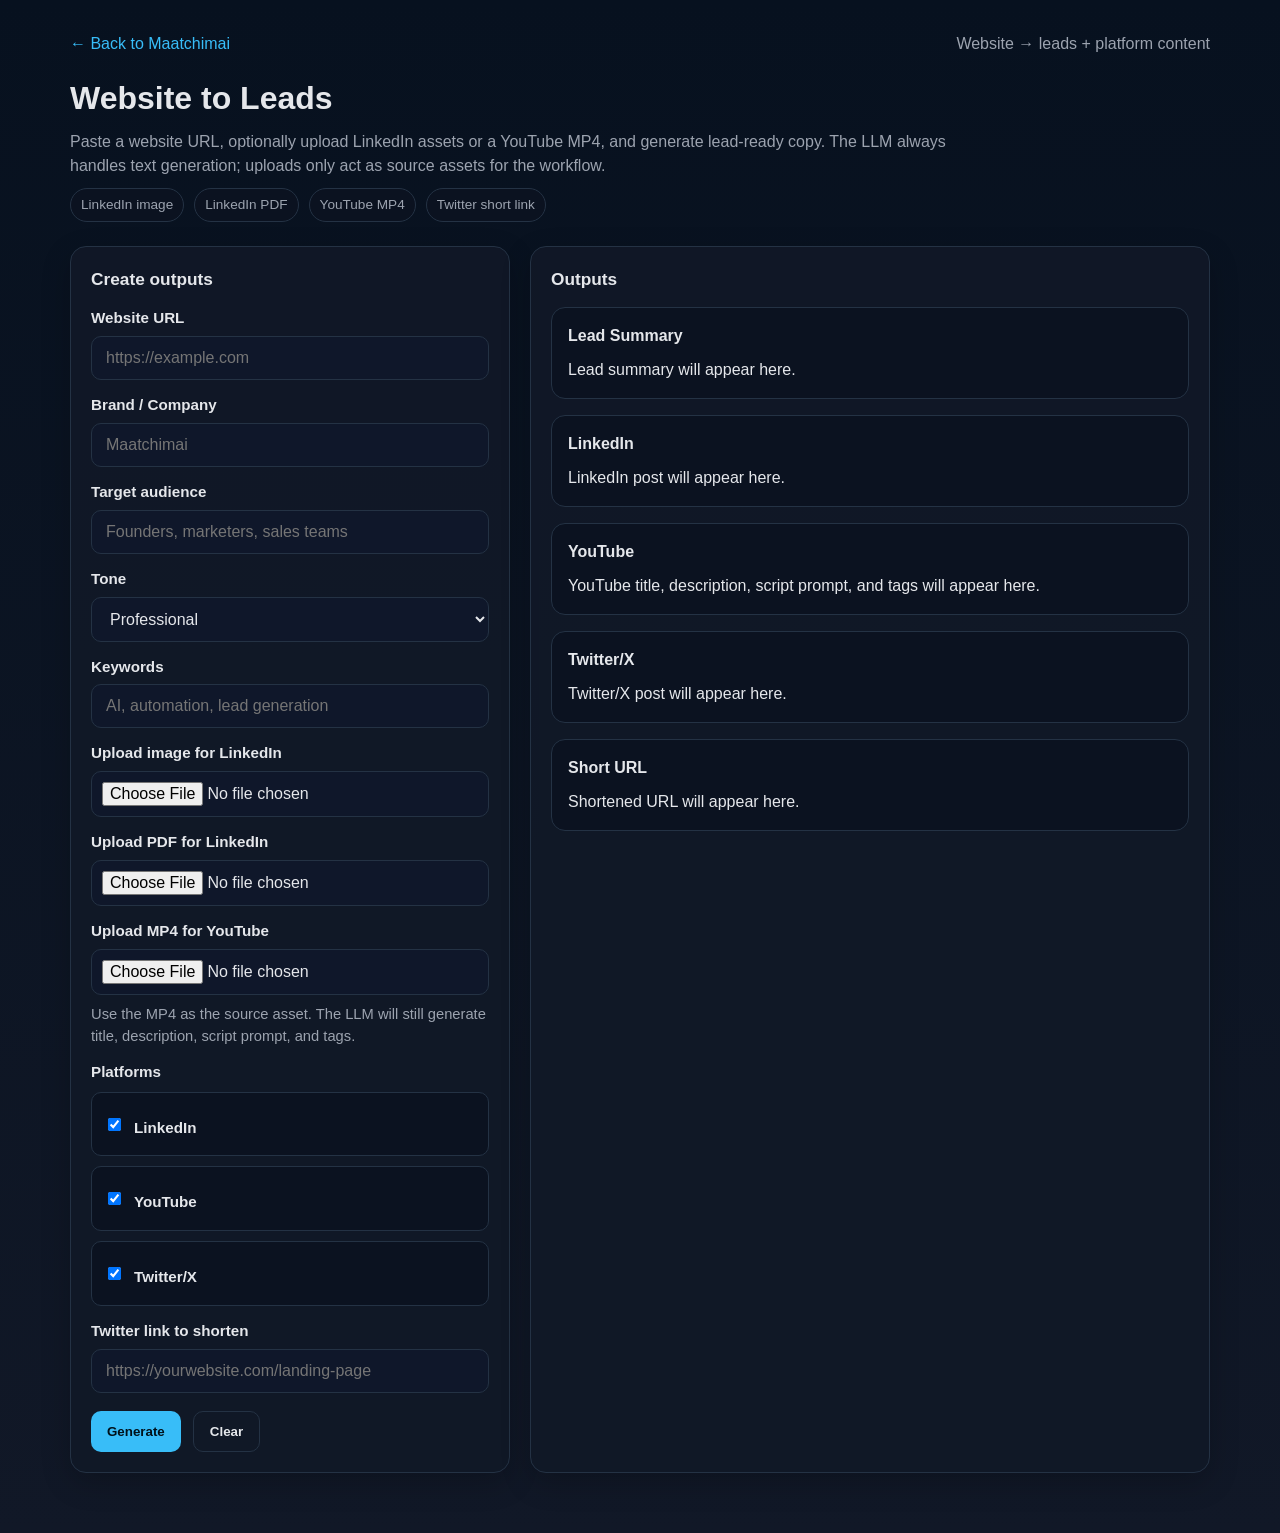
==== website-to-leads.html @ 3eea67a9 "Create website-to-leads HTML form This HTML file provides a form for users to input a website URL an" ====
<!DOCTYPE html>
<html lang="en">
<head>
  <meta charset="UTF-8" />
  <meta name="viewport" content="width=device-width, initial-scale=1.0" />
  <title>Maatchimai | Website to Leads</title>
  <style>
    :root{
      --bg:#0b1020; --card:#111827; --text:#e5e7eb; --muted:#9ca3af;
      --accent:#38bdf8; --border:#243244; --input:#0f172a;
    }
    *{box-sizing:border-box}
    body{
      margin:0; font-family:Arial,sans-serif; background:linear-gradient(180deg,#07111f,#111827);
      color:var(--text); line-height:1.5;
    }
    .container{max-width:1180px; margin:0 auto; padding:32px 20px 60px}
    .topbar{
      display:flex; justify-content:space-between; align-items:center; gap:12px; flex-wrap:wrap; margin-bottom:18px;
    }
    .topbar a{color:var(--accent); text-decoration:none}
    .header{margin-bottom:24px}
    .header h1{margin:0 0 8px; font-size:2rem}
    .header p{margin:0; color:var(--muted); max-width:920px}
    .grid{display:grid; grid-template-columns:1fr; gap:20px}
    @media(min-width:980px){ .grid{grid-template-columns:440px 1fr} }
    .card{
      background:rgba(17,24,39,.92); border:1px solid var(--border); border-radius:16px;
      padding:20px; box-shadow:0 10px 30px rgba(0,0,0,.2);
    }
    .section-title{margin:0 0 14px; font-size:1.08rem}
    label{display:block; margin:14px 0 6px; font-weight:600; font-size:.95rem}
    input, textarea, select{
      width:100%; background:var(--input); color:var(--text); border:1px solid var(--border);
      border-radius:10px; padding:12px 14px; font-size:1rem;
    }
    textarea{min-height:110px; resize:vertical}
    input[type="file"]{padding:10px}
    .checks{display:grid; gap:10px; margin-top:8px}
    .check{
      display:flex; align-items:center; gap:10px; padding:10px 12px; border:1px solid var(--border);
      border-radius:10px; background:#0b1220;
    }
    .check input{width:auto}
    .actions{display:flex; gap:12px; margin-top:18px; flex-wrap:wrap}
    button{
      border:0; border-radius:10px; padding:12px 16px; font-weight:700; cursor:pointer;
    }
    .primary{background:var(--accent); color:#00111a}
    .secondary{background:transparent; border:1px solid var(--border); color:var(--text)}
    .output-box{
      border:1px solid var(--border); background:#0b1220; border-radius:14px; padding:16px; margin-bottom:16px;
    }
    .output-box h3{margin:0 0 10px; font-size:1rem}
    .output-box pre{
      white-space:pre-wrap; margin:0; color:var(--text); font-family:inherit; word-break:break-word;
    }
    .muted{color:var(--muted)}
    .note{font-size:.92rem; color:var(--muted); margin-top:8px}
    .pillrow{display:flex; gap:10px; flex-wrap:wrap; margin-top:10px}
    .pill{
      display:inline-block; padding:6px 10px; border:1px solid var(--border); border-radius:999px;
      background:#0b1220; color:var(--muted); font-size:.85rem;
    }
  </style>
</head>
<body>
  <div class="container">
    <div class="topbar">
      <a href="index.html">← Back to Maatchimai</a>
      <span class="muted">Website → leads + platform content</span>
    </div>

    <div class="header">
      <h1>Website to Leads</h1>
      <p>Paste a website URL, optionally upload LinkedIn assets or a YouTube MP4, and generate lead-ready copy. The LLM always handles text generation; uploads only act as source assets for the workflow.</p>
      <div class="pillrow">
        <span class="pill">LinkedIn image</span>
        <span class="pill">LinkedIn PDF</span>
        <span class="pill">YouTube MP4</span>
        <span class="pill">Twitter short link</span>
      </div>
    </div>

    <div class="grid">
      <div class="card">
        <h2 class="section-title">Create outputs</h2>

        <form id="toolForm">
          <label for="siteUrl">Website URL</label>
          <input id="siteUrl" type="url" placeholder="https://example.com" required />

          <label for="brand">Brand / Company</label>
          <input id="brand" type="text" placeholder="Maatchimai" required />

          <label for="audience">Target audience</label>
          <input id="audience" type="text" placeholder="Founders, marketers, sales teams" required />

          <label for="tone">Tone</label>
          <select id="tone" required>
            <option value="professional">Professional</option>
            <option value="friendly">Friendly</option>
            <option value="bold">Bold</option>
            <option value="thought-leadership">Thought leadership</option>
          </select>

          <label for="keywords">Keywords</label>
          <input id="keywords" type="text" placeholder="AI, automation, lead generation" />

          <label for="imageUpload">Upload image for LinkedIn</label>
          <input id="imageUpload" type="file" accept="image/*" />

          <label for="pdfUpload">Upload PDF for LinkedIn</label>
          <input id="pdfUpload" type="file" accept=".pdf,application/pdf" />

          <label for="mp4Upload">Upload MP4 for YouTube</label>
          <input id="mp4Upload" type="file" accept="video/mp4,.mp4" />
          <div class="note">Use the MP4 as the source asset. The LLM will still generate title, description, script prompt, and tags.</div>

          <label>Platforms</label>
          <div class="checks">
            <div class="check"><input type="checkbox" id="linkedin" checked /><label for="linkedin">LinkedIn</label></div>
            <div class="check"><input type="checkbox" id="youtube" checked /><label for="youtube">YouTube</label></div>
            <div class="check"><input type="checkbox" id="twitter" checked /><label for="twitter">Twitter/X</label></div>
          </div>

          <label for="twitterUrl">Twitter link to shorten</label>
          <input id="twitterUrl" type="url" placeholder="https://yourwebsite.com/landing-page" />

          <div class="actions">
            <button type="submit" class="primary">Generate</button>
            <button type="reset" class="secondary">Clear</button>
          </div>
        </form>
      </div>

      <div class="card">
        <h2 class="section-title">Outputs</h2>

        <div class="output-box">
          <h3>Lead Summary</h3>
          <pre id="outLead" class="muted">Lead summary will appear here.</pre>
        </div>

        <div class="output-box">
          <h3>LinkedIn</h3>
          <pre id="outLinkedin" class="muted">LinkedIn post will appear here.</pre>
        </div>

        <div class="output-box">
          <h3>YouTube</h3>
          <pre id="outYoutube" class="muted">YouTube title, description, script prompt, and tags will appear here.</pre>
        </div>

        <div class="output-box">
          <h3>Twitter/X</h3>
          <pre id="outTwitter" class="muted">Twitter/X post will appear here.</pre>
        </div>

        <div class="output-box">
          <h3>Short URL</h3>
          <pre id="outShortUrl" class="muted">Shortened URL will appear here.</pre>
        </div>
      </div>
    </div>
  </div>

  <script>
    const form = document.getElementById('toolForm');

    form.addEventListener('submit', function(e) {
      e.preventDefault();

      const brand = document.getElementById('brand').value.trim();
      const siteUrl = document.getElementById('siteUrl').value.trim();
      const audience = document.getElementById('audience').value.trim();
      const tone = document.getElementById('tone').value;
      const keywords = document.getElementById('keywords').value.trim();
      const twitterUrl = document.getElementById('twitterUrl').value.trim();

      const imageFile = document.getElementById('imageUpload').files[0];
      const pdfFile = document.getElementById('pdfUpload').files[0];
      const mp4File = document.getElementById('mp4Upload').files[0];

      const assets = [
        imageFile ? `image: ${imageFile.name}` : 'image: none',
        pdfFile ? `pdf: ${pdfFile.name}` : 'pdf: none',
        mp4File ? `mp4: ${mp4File.name}` : 'mp4: none'
      ].join(', ');

      const leadSummary =
`Website: ${siteUrl}
Brand: ${brand}
Audience: ${audience}
Tone: ${tone}
Keywords: ${keywords || 'none'}
Assets: ${assets}

LLM task:
- Summarize the website.
- Extract pain points.
- Infer ICP.
- Generate outreach angles.
- Produce lead-ready text.`;

      const linkedinText =
`LLM-generated LinkedIn post for ${brand}
Source: ${siteUrl}
Audience: ${audience}
Tone: ${tone}
Keywords: ${keywords || 'none'}
Use uploaded image or PDF if present.
Generate: hook, body, CTA, hashtags.`;

      const youtubeText = mp4File
        ? `LLM-generated YouTube package for ${brand}
Source MP4: ${mp4File.name}
Generate: title, description, script prompt, chapter idea, tags, and CTA.`
        : `Upload an MP4 to generate the YouTube package.`;

      const twitterText =
`LLM-generated Twitter/X post for ${brand}
Source: ${siteUrl}
Tone: ${tone}
${twitterUrl ? 'Shorten this URL: ' + twitterUrl : 'No URL provided.'}`;

      const shortUrlText = twitterUrl
        ? `Short URL placeholder for: ${twitterUrl}`
        : 'Add a URL to generate a shortened link.';

      document.getElementById('outLead').textContent = leadSummary;
      document.getElementById('outLinkedin').textContent = document.getElementById('linkedin').checked ? linkedinText : 'LinkedIn output disabled.';
      document.getElementById('outYoutube').textContent = document.getElementById('youtube').checked ? youtubeText : 'YouTube output disabled.';
      document.getElementById('outTwitter').textContent = document.getElementById('twitter').checked ? twitterText : 'Twitter/X output disabled.';
      document.getElementById('outShortUrl').textContent = shortUrlText;
    });
  </script>
</body>
</html>
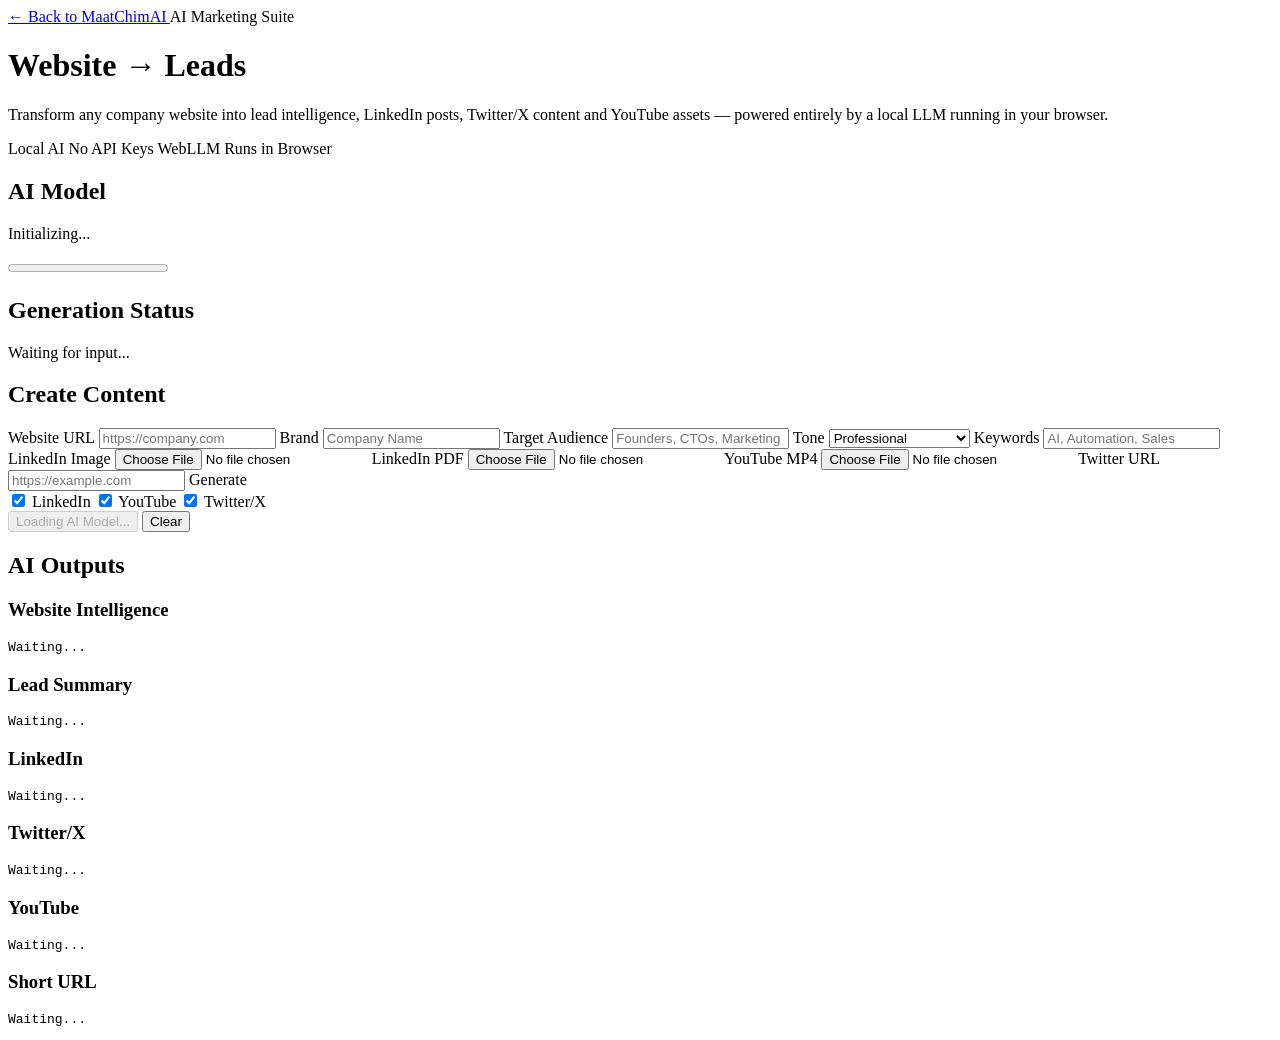
==== commit 7df08a7d: "Initial lead gen page" ====
--- a/website-to-leads.html
+++ b/website-to-leads.html
@@ -1,239 +1,379 @@
 <!DOCTYPE html>
 <html lang="en">
 <head>
-  <meta charset="UTF-8" />
-  <meta name="viewport" content="width=device-width, initial-scale=1.0" />
-  <title>Maatchimai | Website to Leads</title>
-  <style>
-    :root{
-      --bg:#0b1020; --card:#111827; --text:#e5e7eb; --muted:#9ca3af;
-      --accent:#38bdf8; --border:#243244; --input:#0f172a;
-    }
-    *{box-sizing:border-box}
-    body{
-      margin:0; font-family:Arial,sans-serif; background:linear-gradient(180deg,#07111f,#111827);
-      color:var(--text); line-height:1.5;
-    }
-    .container{max-width:1180px; margin:0 auto; padding:32px 20px 60px}
-    .topbar{
-      display:flex; justify-content:space-between; align-items:center; gap:12px; flex-wrap:wrap; margin-bottom:18px;
-    }
-    .topbar a{color:var(--accent); text-decoration:none}
-    .header{margin-bottom:24px}
-    .header h1{margin:0 0 8px; font-size:2rem}
-    .header p{margin:0; color:var(--muted); max-width:920px}
-    .grid{display:grid; grid-template-columns:1fr; gap:20px}
-    @media(min-width:980px){ .grid{grid-template-columns:440px 1fr} }
-    .card{
-      background:rgba(17,24,39,.92); border:1px solid var(--border); border-radius:16px;
-      padding:20px; box-shadow:0 10px 30px rgba(0,0,0,.2);
-    }
-    .section-title{margin:0 0 14px; font-size:1.08rem}
-    label{display:block; margin:14px 0 6px; font-weight:600; font-size:.95rem}
-    input, textarea, select{
-      width:100%; background:var(--input); color:var(--text); border:1px solid var(--border);
-      border-radius:10px; padding:12px 14px; font-size:1rem;
-    }
-    textarea{min-height:110px; resize:vertical}
-    input[type="file"]{padding:10px}
-    .checks{display:grid; gap:10px; margin-top:8px}
-    .check{
-      display:flex; align-items:center; gap:10px; padding:10px 12px; border:1px solid var(--border);
-      border-radius:10px; background:#0b1220;
-    }
-    .check input{width:auto}
-    .actions{display:flex; gap:12px; margin-top:18px; flex-wrap:wrap}
-    button{
-      border:0; border-radius:10px; padding:12px 16px; font-weight:700; cursor:pointer;
-    }
-    .primary{background:var(--accent); color:#00111a}
-    .secondary{background:transparent; border:1px solid var(--border); color:var(--text)}
-    .output-box{
-      border:1px solid var(--border); background:#0b1220; border-radius:14px; padding:16px; margin-bottom:16px;
-    }
-    .output-box h3{margin:0 0 10px; font-size:1rem}
-    .output-box pre{
-      white-space:pre-wrap; margin:0; color:var(--text); font-family:inherit; word-break:break-word;
-    }
-    .muted{color:var(--muted)}
-    .note{font-size:.92rem; color:var(--muted); margin-top:8px}
-    .pillrow{display:flex; gap:10px; flex-wrap:wrap; margin-top:10px}
-    .pill{
-      display:inline-block; padding:6px 10px; border:1px solid var(--border); border-radius:999px;
-      background:#0b1220; color:var(--muted); font-size:.85rem;
-    }
-  </style>
+    <meta charset="UTF-8">
+    <meta name="viewport" content="width=device-width, initial-scale=1.0">
+
+    <title>MaatChimAI | Website → Leads</title>
+
+    <link rel="stylesheet" href="assets/css/website-to-leads.css">
 </head>
+
 <body>
-  <div class="container">
+
+<div class="container">
+
     <div class="topbar">
-      <a href="index.html">← Back to Maatchimai</a>
-      <span class="muted">Website → leads + platform content</span>
+
+        <a href="index.html">
+            ← Back to MaatChimAI
+        </a>
+
+        <span class="muted">
+            AI Marketing Suite
+        </span>
+
     </div>
 
+
     <div class="header">
-      <h1>Website to Leads</h1>
-      <p>Paste a website URL, optionally upload LinkedIn assets or a YouTube MP4, and generate lead-ready copy. The LLM always handles text generation; uploads only act as source assets for the workflow.</p>
-      <div class="pillrow">
-        <span class="pill">LinkedIn image</span>
-        <span class="pill">LinkedIn PDF</span>
-        <span class="pill">YouTube MP4</span>
-        <span class="pill">Twitter short link</span>
-      </div>
+
+        <h1>Website → Leads</h1>
+
+        <p>
+            Transform any company website into lead intelligence,
+            LinkedIn posts, Twitter/X content and YouTube assets —
+            powered entirely by a local LLM running in your browser.
+        </p>
+
+        <div class="pillrow">
+
+            <span class="pill">Local AI</span>
+
+            <span class="pill">No API Keys</span>
+
+            <span class="pill">WebLLM</span>
+
+            <span class="pill">Runs in Browser</span>
+
+        </div>
+
     </div>
 
+
+    <div class="status-grid">
+
+        <div class="card">
+
+            <h2 class="section-title">
+                AI Model
+            </h2>
+
+            <p id="modelStatus">
+                Initializing...
+            </p>
+
+            <progress
+                    id="modelProgress"
+                    value="0"
+                    max="100">
+            </progress>
+
+        </div>
+
+
+        <div class="card">
+
+            <h2 class="section-title">
+                Generation Status
+            </h2>
+
+            <p id="generationStatus">
+                Waiting for input...
+            </p>
+
+        </div>
+
+    </div>
+
+
+
     <div class="grid">
-      <div class="card">
-        <h2 class="section-title">Create outputs</h2>
-
-        <form id="toolForm">
-          <label for="siteUrl">Website URL</label>
-          <input id="siteUrl" type="url" placeholder="https://example.com" required />
-
-          <label for="brand">Brand / Company</label>
-          <input id="brand" type="text" placeholder="Maatchimai" required />
-
-          <label for="audience">Target audience</label>
-          <input id="audience" type="text" placeholder="Founders, marketers, sales teams" required />
-
-          <label for="tone">Tone</label>
-          <select id="tone" required>
-            <option value="professional">Professional</option>
-            <option value="friendly">Friendly</option>
-            <option value="bold">Bold</option>
-            <option value="thought-leadership">Thought leadership</option>
-          </select>
-
-          <label for="keywords">Keywords</label>
-          <input id="keywords" type="text" placeholder="AI, automation, lead generation" />
-
-          <label for="imageUpload">Upload image for LinkedIn</label>
-          <input id="imageUpload" type="file" accept="image/*" />
-
-          <label for="pdfUpload">Upload PDF for LinkedIn</label>
-          <input id="pdfUpload" type="file" accept=".pdf,application/pdf" />
-
-          <label for="mp4Upload">Upload MP4 for YouTube</label>
-          <input id="mp4Upload" type="file" accept="video/mp4,.mp4" />
-          <div class="note">Use the MP4 as the source asset. The LLM will still generate title, description, script prompt, and tags.</div>
-
-          <label>Platforms</label>
-          <div class="checks">
-            <div class="check"><input type="checkbox" id="linkedin" checked /><label for="linkedin">LinkedIn</label></div>
-            <div class="check"><input type="checkbox" id="youtube" checked /><label for="youtube">YouTube</label></div>
-            <div class="check"><input type="checkbox" id="twitter" checked /><label for="twitter">Twitter/X</label></div>
-          </div>
-
-          <label for="twitterUrl">Twitter link to shorten</label>
-          <input id="twitterUrl" type="url" placeholder="https://yourwebsite.com/landing-page" />
-
-          <div class="actions">
-            <button type="submit" class="primary">Generate</button>
-            <button type="reset" class="secondary">Clear</button>
-          </div>
-        </form>
-      </div>
-
-      <div class="card">
-        <h2 class="section-title">Outputs</h2>
-
-        <div class="output-box">
-          <h3>Lead Summary</h3>
-          <pre id="outLead" class="muted">Lead summary will appear here.</pre>
-        </div>
-
-        <div class="output-box">
-          <h3>LinkedIn</h3>
-          <pre id="outLinkedin" class="muted">LinkedIn post will appear here.</pre>
-        </div>
-
-        <div class="output-box">
-          <h3>YouTube</h3>
-          <pre id="outYoutube" class="muted">YouTube title, description, script prompt, and tags will appear here.</pre>
-        </div>
-
-        <div class="output-box">
-          <h3>Twitter/X</h3>
-          <pre id="outTwitter" class="muted">Twitter/X post will appear here.</pre>
-        </div>
-
-        <div class="output-box">
-          <h3>Short URL</h3>
-          <pre id="outShortUrl" class="muted">Shortened URL will appear here.</pre>
-        </div>
-      </div>
+
+        <!-- LEFT -->
+
+        <div class="card">
+
+            <h2 class="section-title">
+                Create Content
+            </h2>
+
+            <form id="toolForm">
+
+                <label>
+                    Website URL
+                </label>
+
+                <input
+                        id="siteUrl"
+                        type="url"
+                        placeholder="https://company.com"
+                        required>
+
+
+
+                <label>
+                    Brand
+                </label>
+
+                <input
+                        id="brand"
+                        type="text"
+                        placeholder="Company Name"
+                        required>
+
+
+
+                <label>
+                    Target Audience
+                </label>
+
+                <input
+                        id="audience"
+                        type="text"
+                        placeholder="Founders, CTOs, Marketing Leaders">
+
+
+
+                <label>
+                    Tone
+                </label>
+
+                <select id="tone">
+
+                    <option value="Professional">
+                        Professional
+                    </option>
+
+                    <option value="Friendly">
+                        Friendly
+                    </option>
+
+                    <option value="Bold">
+                        Bold
+                    </option>
+
+                    <option value="Thought Leadership">
+                        Thought Leadership
+                    </option>
+
+                </select>
+
+
+
+                <label>
+                    Keywords
+                </label>
+
+                <input
+                        id="keywords"
+                        type="text"
+                        placeholder="AI, Automation, Sales">
+
+
+
+                <label>
+                    LinkedIn Image
+                </label>
+
+                <input
+                        id="imageUpload"
+                        type="file"
+                        accept="image/*">
+
+
+
+                <label>
+                    LinkedIn PDF
+                </label>
+
+                <input
+                        id="pdfUpload"
+                        type="file"
+                        accept=".pdf">
+
+
+
+                <label>
+                    YouTube MP4
+                </label>
+
+                <input
+                        id="mp4Upload"
+                        type="file"
+                        accept="video/mp4">
+
+
+
+                <label>
+                    Twitter URL
+                </label>
+
+                <input
+                        id="twitterUrl"
+                        type="url"
+                        placeholder="https://example.com">
+
+
+
+                <label>
+                    Generate
+                </label>
+
+                <div class="checks">
+
+                    <label class="check">
+
+                        <input
+                                type="checkbox"
+                                id="linkedin"
+                                checked>
+
+                        LinkedIn
+
+                    </label>
+
+
+                    <label class="check">
+
+                        <input
+                                type="checkbox"
+                                id="youtube"
+                                checked>
+
+                        YouTube
+
+                    </label>
+
+
+                    <label class="check">
+
+                        <input
+                                type="checkbox"
+                                id="twitter"
+                                checked>
+
+                        Twitter/X
+
+                    </label>
+
+                </div>
+
+
+                <div class="actions">
+
+                    <button
+                            id="generateBtn"
+                            class="primary"
+                            type="submit"
+                            disabled>
+
+                        Loading AI Model...
+
+                    </button>
+
+                    <button
+                            class="secondary"
+                            type="reset">
+
+                        Clear
+
+                    </button>
+
+                </div>
+
+            </form>
+
+        </div>
+
+
+
+        <!-- RIGHT -->
+
+        <div class="card">
+
+            <h2 class="section-title">
+                AI Outputs
+            </h2>
+
+
+            <div class="output-box">
+
+                <h3>Website Intelligence</h3>
+
+                <pre id="outWebsite">
+Waiting...
+</pre>
+
+            </div>
+
+
+            <div class="output-box">
+
+                <h3>Lead Summary</h3>
+
+                <pre id="outLead">
+Waiting...
+</pre>
+
+            </div>
+
+
+            <div class="output-box">
+
+                <h3>LinkedIn</h3>
+
+                <pre id="outLinkedin">
+Waiting...
+</pre>
+
+            </div>
+
+
+            <div class="output-box">
+
+                <h3>Twitter/X</h3>
+
+                <pre id="outTwitter">
+Waiting...
+</pre>
+
+            </div>
+
+
+            <div class="output-box">
+
+                <h3>YouTube</h3>
+
+                <pre id="outYoutube">
+Waiting...
+</pre>
+
+            </div>
+
+
+            <div class="output-box">
+
+                <h3>Short URL</h3>
+
+                <pre id="outShortUrl">
+Waiting...
+</pre>
+
+            </div>
+
+        </div>
+
     </div>
-  </div>
-
-  <script>
-    const form = document.getElementById('toolForm');
-
-    form.addEventListener('submit', function(e) {
-      e.preventDefault();
-
-      const brand = document.getElementById('brand').value.trim();
-      const siteUrl = document.getElementById('siteUrl').value.trim();
-      const audience = document.getElementById('audience').value.trim();
-      const tone = document.getElementById('tone').value;
-      const keywords = document.getElementById('keywords').value.trim();
-      const twitterUrl = document.getElementById('twitterUrl').value.trim();
-
-      const imageFile = document.getElementById('imageUpload').files[0];
-      const pdfFile = document.getElementById('pdfUpload').files[0];
-      const mp4File = document.getElementById('mp4Upload').files[0];
-
-      const assets = [
-        imageFile ? `image: ${imageFile.name}` : 'image: none',
-        pdfFile ? `pdf: ${pdfFile.name}` : 'pdf: none',
-        mp4File ? `mp4: ${mp4File.name}` : 'mp4: none'
-      ].join(', ');
-
-      const leadSummary =
-`Website: ${siteUrl}
-Brand: ${brand}
-Audience: ${audience}
-Tone: ${tone}
-Keywords: ${keywords || 'none'}
-Assets: ${assets}
-
-LLM task:
-- Summarize the website.
-- Extract pain points.
-- Infer ICP.
-- Generate outreach angles.
-- Produce lead-ready text.`;
-
-      const linkedinText =
-`LLM-generated LinkedIn post for ${brand}
-Source: ${siteUrl}
-Audience: ${audience}
-Tone: ${tone}
-Keywords: ${keywords || 'none'}
-Use uploaded image or PDF if present.
-Generate: hook, body, CTA, hashtags.`;
-
-      const youtubeText = mp4File
-        ? `LLM-generated YouTube package for ${brand}
-Source MP4: ${mp4File.name}
-Generate: title, description, script prompt, chapter idea, tags, and CTA.`
-        : `Upload an MP4 to generate the YouTube package.`;
-
-      const twitterText =
-`LLM-generated Twitter/X post for ${brand}
-Source: ${siteUrl}
-Tone: ${tone}
-${twitterUrl ? 'Shorten this URL: ' + twitterUrl : 'No URL provided.'}`;
-
-      const shortUrlText = twitterUrl
-        ? `Short URL placeholder for: ${twitterUrl}`
-        : 'Add a URL to generate a shortened link.';
-
-      document.getElementById('outLead').textContent = leadSummary;
-      document.getElementById('outLinkedin').textContent = document.getElementById('linkedin').checked ? linkedinText : 'LinkedIn output disabled.';
-      document.getElementById('outYoutube').textContent = document.getElementById('youtube').checked ? youtubeText : 'YouTube output disabled.';
-      document.getElementById('outTwitter').textContent = document.getElementById('twitter').checked ? twitterText : 'Twitter/X output disabled.';
-      document.getElementById('outShortUrl').textContent = shortUrlText;
-    });
-  </script>
+
+</div>
+
+
+<script type="module" src="assets/js/webllm.js"></script>
+
+<script type="module" src="assets/js/prompts.js"></script>
+
+<script type="module" src="assets/js/website-to-leads.js"></script>
+
 </body>
 </html>
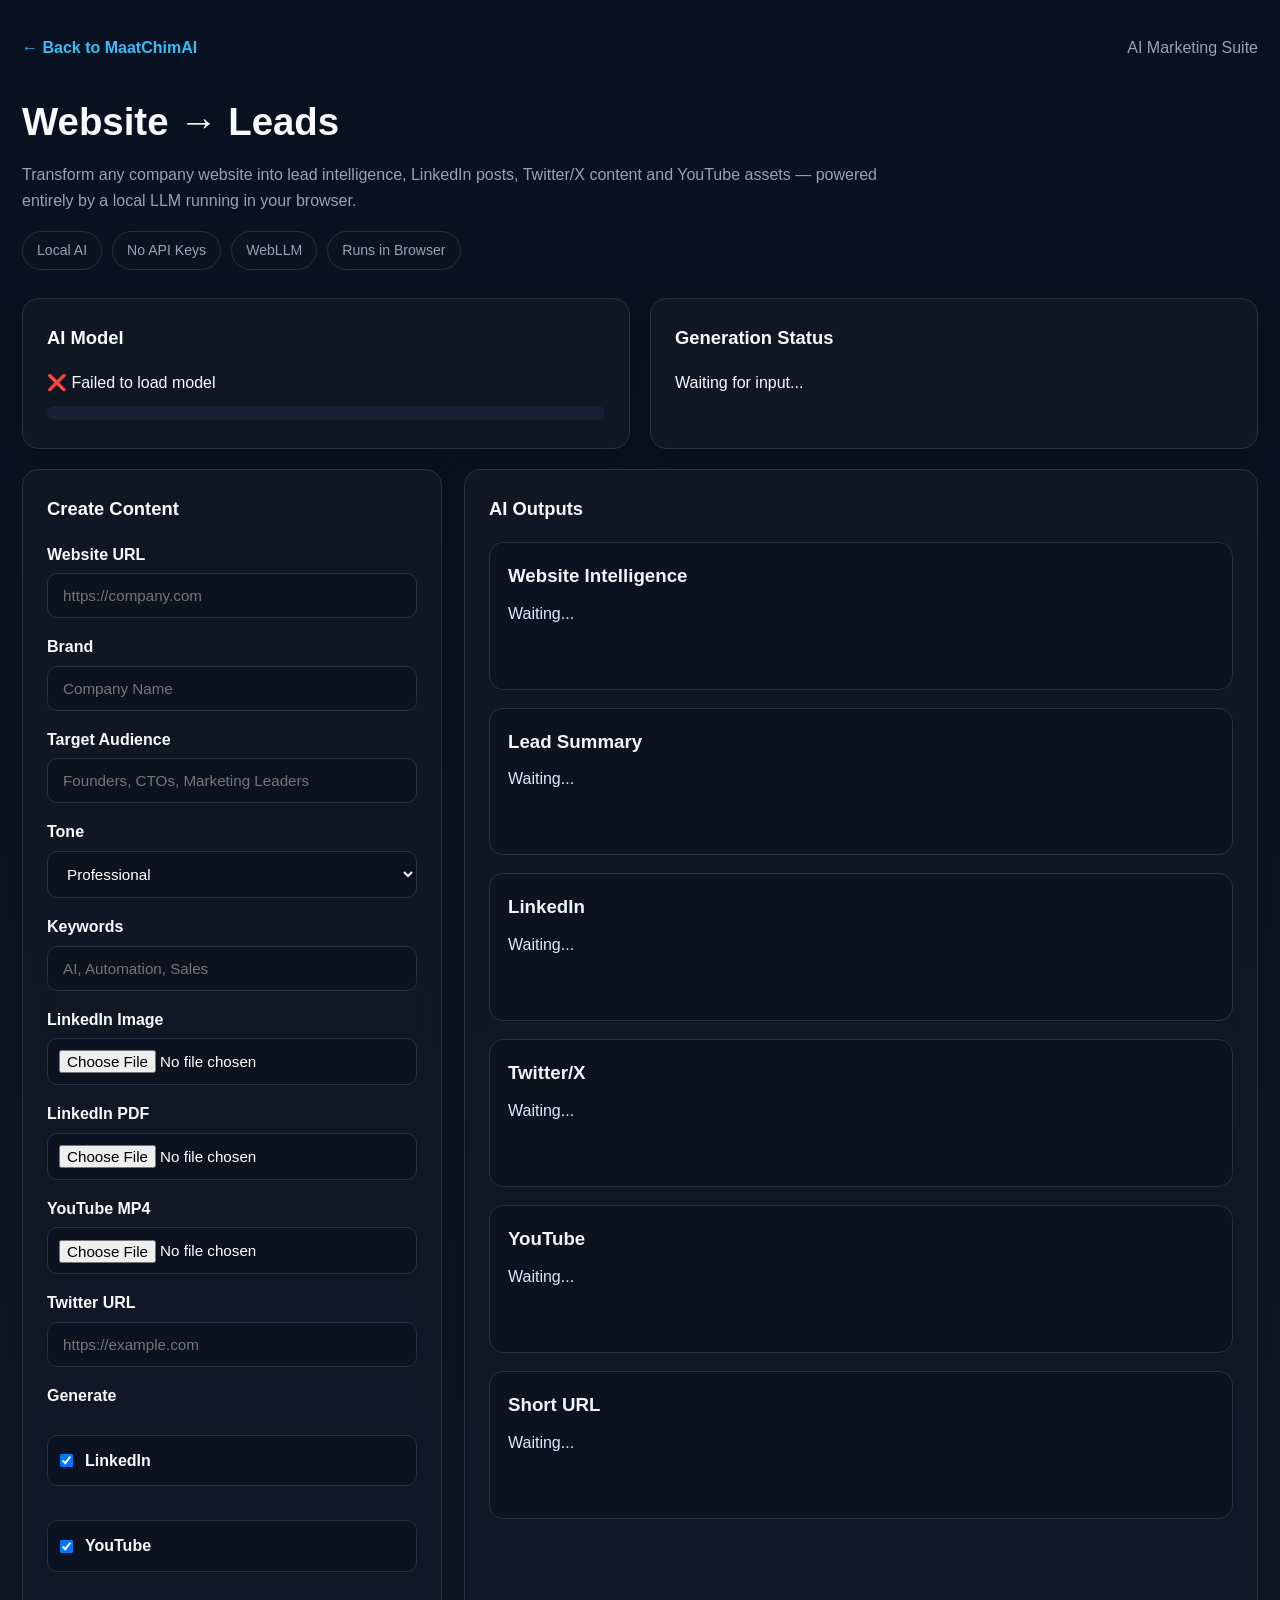
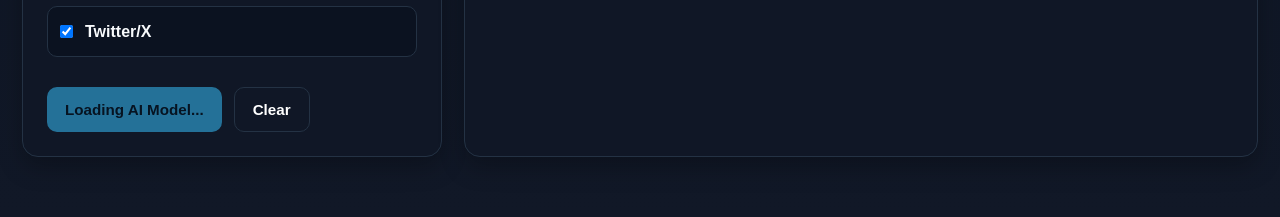
==== commit c91952d7: "Add web-llm import and script references" ====
--- a/website-to-leads.html
+++ b/website-to-leads.html
@@ -374,6 +374,14 @@
 <script type="module" src="assets/js/prompts.js"></script>
 
 <script type="module" src="assets/js/website-to-leads.js"></script>
+<script type="module">
+    import * as webllm from "https://esm.run/@mlc-ai/web-llm";
+    window.webllm = webllm;
+</script>
+
+<script type="module" src="assets/js/webllm.js"></script>
+<script type="module" src="assets/js/prompts.js"></script>
+<script type="module" src="assets/js/website-to-leads.js"></script>
 
 </body>
 </html>
--- a/assets/css/website-to-leads.css
+++ b/assets/css/website-to-leads.css
@@ -0,0 +1,467 @@
+:root{
+    --bg:#07111f;
+    --bg2:#111827;
+    --card:#111827;
+    --card2:#0f172a;
+
+    --text:#f8fafc;
+    --muted:#94a3b8;
+
+    --accent:#38bdf8;
+    --accentHover:#0ea5e9;
+
+    --success:#22c55e;
+    --warning:#f59e0b;
+    --danger:#ef4444;
+
+    --border:#243244;
+
+    --radius:16px;
+}
+
+*{
+    margin:0;
+    padding:0;
+    box-sizing:border-box;
+}
+
+html{
+    scroll-behavior:smooth;
+}
+
+body{
+
+    font-family:
+        Inter,
+        Segoe UI,
+        Arial,
+        sans-serif;
+
+    background:
+        linear-gradient(
+            180deg,
+            var(--bg),
+            var(--bg2)
+        );
+
+    color:var(--text);
+
+    min-height:100vh;
+
+    line-height:1.6;
+
+}
+
+.container{
+
+    max-width:1300px;
+
+    margin:auto;
+
+    padding:35px 22px 60px;
+
+}
+
+.topbar{
+
+    display:flex;
+
+    justify-content:space-between;
+
+    align-items:center;
+
+    margin-bottom:30px;
+
+    flex-wrap:wrap;
+
+    gap:15px;
+
+}
+
+.topbar a{
+
+    color:var(--accent);
+
+    text-decoration:none;
+
+    font-weight:600;
+
+}
+
+.topbar a:hover{
+
+    color:white;
+
+}
+
+.header{
+
+    margin-bottom:28px;
+
+}
+
+.header h1{
+
+    font-size:2.4rem;
+
+    margin-bottom:10px;
+
+}
+
+.header p{
+
+    color:var(--muted);
+
+    max-width:900px;
+
+}
+
+.pillrow{
+
+    margin-top:18px;
+
+    display:flex;
+
+    gap:10px;
+
+    flex-wrap:wrap;
+
+}
+
+.pill{
+
+    border:1px solid var(--border);
+
+    padding:7px 14px;
+
+    border-radius:999px;
+
+    background:#0b1220;
+
+    color:var(--muted);
+
+    font-size:.88rem;
+
+}
+
+.status-grid{
+
+    display:grid;
+
+    grid-template-columns:1fr 1fr;
+
+    gap:20px;
+
+    margin-bottom:20px;
+
+}
+
+.grid{
+
+    display:grid;
+
+    grid-template-columns:420px 1fr;
+
+    gap:22px;
+
+}
+
+.card{
+
+    background:rgba(17,24,39,.92);
+
+    border:1px solid var(--border);
+
+    border-radius:var(--radius);
+
+    padding:24px;
+
+    backdrop-filter:blur(12px);
+
+    box-shadow:
+
+        0 10px 25px rgba(0,0,0,.25);
+
+}
+
+.section-title{
+
+    font-size:1.15rem;
+
+    margin-bottom:18px;
+
+}
+
+label{
+
+    display:block;
+
+    margin-top:16px;
+
+    margin-bottom:6px;
+
+    font-weight:600;
+
+}
+
+input,
+textarea,
+select{
+
+    width:100%;
+
+    padding:13px 15px;
+
+    border-radius:10px;
+
+    border:1px solid var(--border);
+
+    background:#0b1220;
+
+    color:white;
+
+    font-size:.95rem;
+
+    outline:none;
+
+    transition:.25s;
+
+}
+
+input:focus,
+textarea:focus,
+select:focus{
+
+    border-color:var(--accent);
+
+    box-shadow:
+
+        0 0 0 3px rgba(56,189,248,.15);
+
+}
+
+input[type=file]{
+
+    padding:11px;
+
+}
+
+.checks{
+
+    margin-top:10px;
+
+    display:grid;
+
+    gap:12px;
+
+}
+
+.check{
+
+    display:flex;
+
+    align-items:center;
+
+    gap:12px;
+
+    padding:12px;
+
+    border:1px solid var(--border);
+
+    border-radius:10px;
+
+    background:#0b1220;
+
+}
+
+.check input{
+
+    width:auto;
+
+}
+
+.actions{
+
+    display:flex;
+
+    gap:12px;
+
+    margin-top:24px;
+
+}
+
+button{
+
+    cursor:pointer;
+
+    border:none;
+
+    border-radius:10px;
+
+    padding:13px 18px;
+
+    font-size:.95rem;
+
+    font-weight:700;
+
+    transition:.25s;
+
+}
+
+.primary{
+
+    background:var(--accent);
+
+    color:#00131f;
+
+}
+
+.primary:hover{
+
+    background:var(--accentHover);
+
+}
+
+.primary:disabled{
+
+    opacity:.55;
+
+    cursor:not-allowed;
+
+}
+
+.secondary{
+
+    background:transparent;
+
+    color:white;
+
+    border:1px solid var(--border);
+
+}
+
+.secondary:hover{
+
+    background:#162133;
+
+}
+
+.output-box{
+
+    border:1px solid var(--border);
+
+    border-radius:14px;
+
+    background:#0b1220;
+
+    padding:18px;
+
+    margin-bottom:18px;
+
+}
+
+.output-box h3{
+
+    margin-bottom:10px;
+
+    color:#f1f5f9;
+
+}
+
+.output-box pre{
+
+    white-space:pre-wrap;
+
+    word-break:break-word;
+
+    color:#dbeafe;
+
+    font-family:inherit;
+
+    min-height:70px;
+
+}
+
+.muted{
+
+    color:var(--muted);
+
+}
+
+progress{
+
+    width:100%;
+
+    margin-top:10px;
+
+    height:14px;
+
+    border-radius:20px;
+
+    overflow:hidden;
+
+}
+
+progress::-webkit-progress-bar{
+
+    background:#162133;
+
+}
+
+progress::-webkit-progress-value{
+
+    background:linear-gradient(
+        90deg,
+        #38bdf8,
+        #22d3ee
+    );
+
+}
+
+progress::-moz-progress-bar{
+
+    background:#38bdf8;
+
+}
+
+@media(max-width:980px){
+
+    .grid{
+
+        grid-template-columns:1fr;
+
+    }
+
+    .status-grid{
+
+        grid-template-columns:1fr;
+
+    }
+
+}
+
+.fade-in{
+
+    animation:fade .4s ease;
+
+}
+
+@keyframes fade{
+
+    from{
+
+        opacity:0;
+
+        transform:translateY(8px);
+
+    }
+
+    to{
+
+        opacity:1;
+
+        transform:none;
+
+    }
+
+}
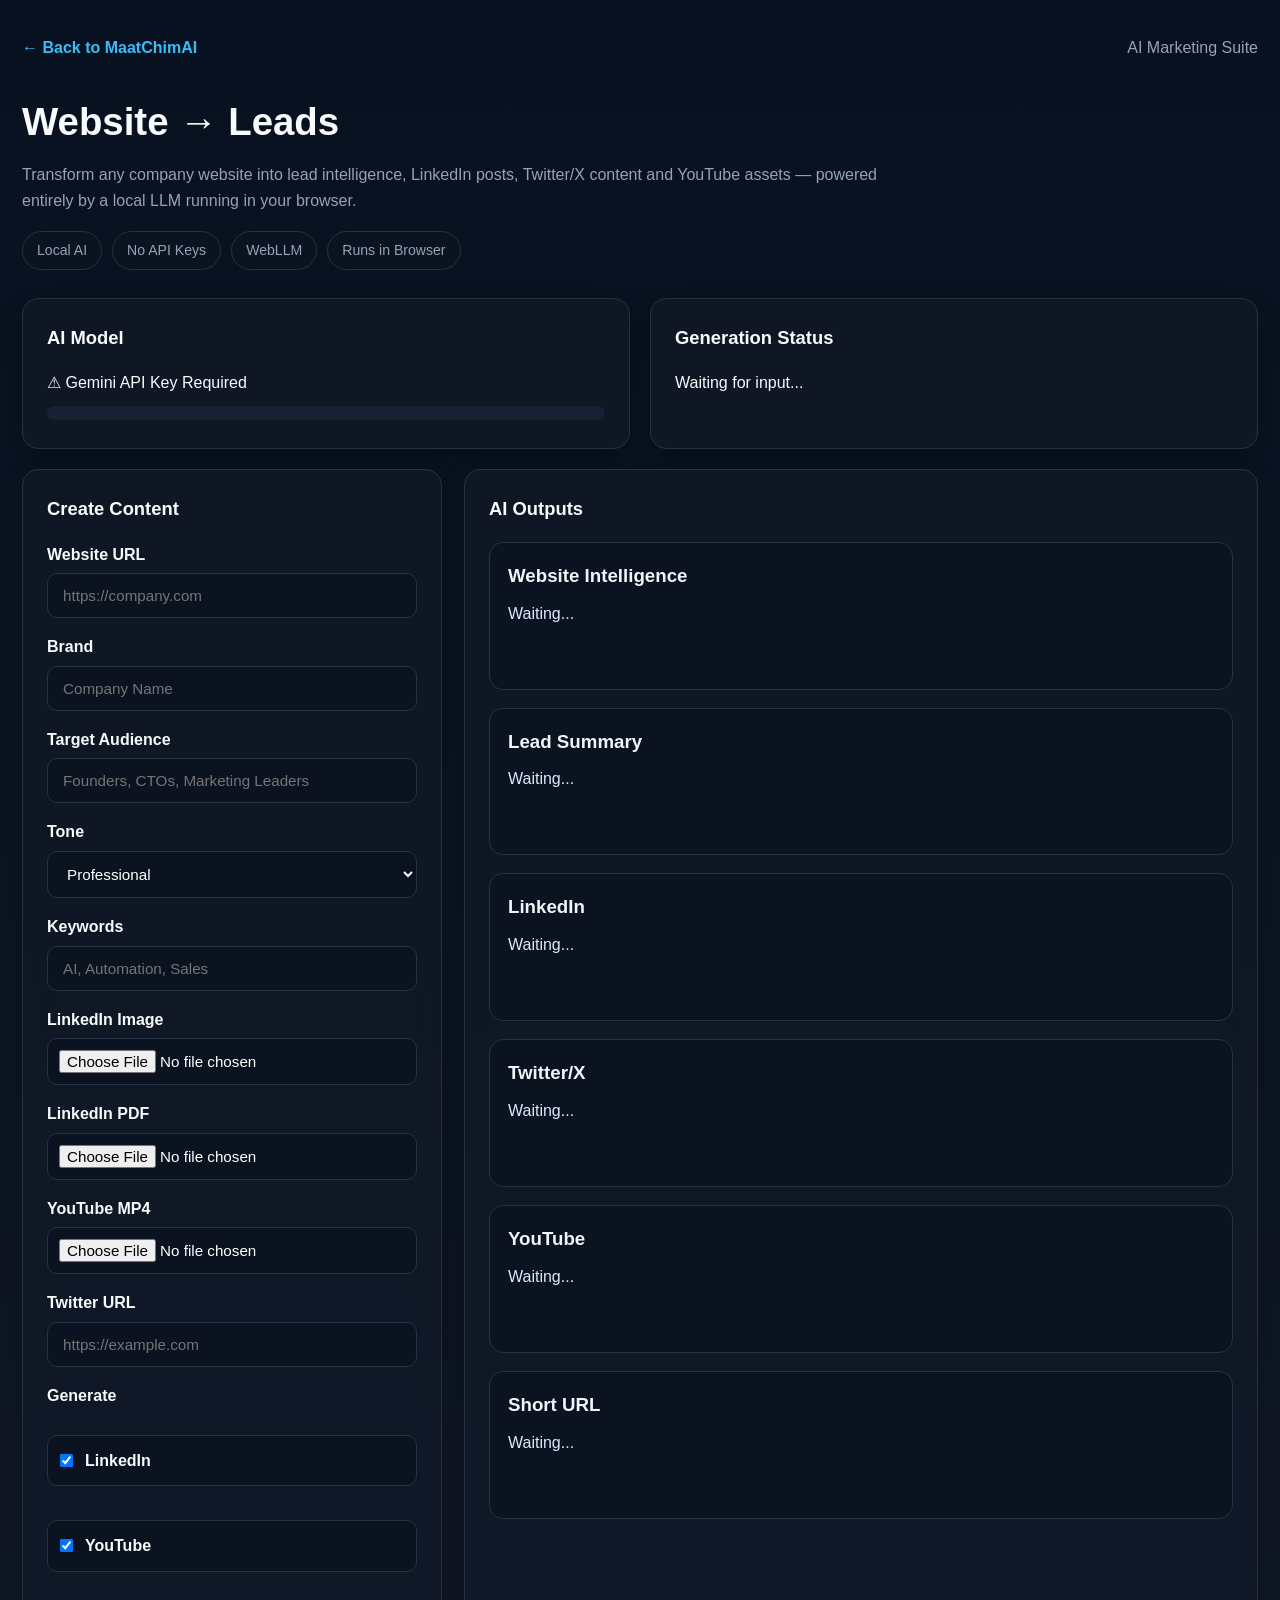
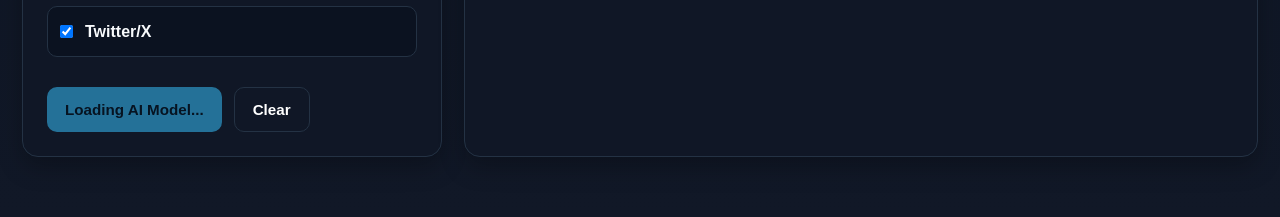
==== commit bf99bee0: "Implement API key input modal for Gemini AI Added modal for entering Google Gemini API key with save" ====
--- a/website-to-leads.html
+++ b/website-to-leads.html
@@ -370,18 +370,54 @@
 
 
 <script type="module" src="assets/js/webllm.js"></script>
-
-<script type="module" src="assets/js/prompts.js"></script>
-
 <script type="module" src="assets/js/website-to-leads.js"></script>
-<script type="module">
-    import * as webllm from "https://esm.run/@mlc-ai/web-llm";
-    window.webllm = webllm;
-</script>
-
-<script type="module" src="assets/js/webllm.js"></script>
-<script type="module" src="assets/js/prompts.js"></script>
-<script type="module" src="assets/js/website-to-leads.js"></script>
-
+
+<div id="apiModal" class="modal-overlay">
+
+    <div class="modal">
+
+        <h2>Connect Gemini AI</h2>
+
+        <p>
+
+            Enter your Google Gemini API key.
+
+            <br><br>
+
+            It will be stored only in this browser.
+
+            It is never uploaded to GitHub or shared with Maatchimai.
+
+        </p>
+
+        <input
+            id="apiKeyInput"
+            type="password"
+            placeholder="AIzaSy..."
+        />
+
+        <div class="modal-buttons">
+
+            <button
+                id="cancelApiBtn"
+                class="cancelBtn">
+
+                Cancel
+
+            </button>
+
+            <button
+                id="saveApiBtn"
+                class="saveBtn">
+
+                Save & Generate
+
+            </button>
+
+        </div>
+
+    </div>
+
+</div>
 </body>
 </html>
--- a/assets/css/website-to-leads.css
+++ b/assets/css/website-to-leads.css
@@ -465,3 +465,80 @@
     }
 
 }
+/* ===============================
+   Gemini API Modal
+================================== */
+
+.modal-overlay{
+    position:fixed;
+    inset:0;
+    background:rgba(0,0,0,.72);
+    display:none;
+    justify-content:center;
+    align-items:center;
+    z-index:9999;
+}
+
+.modal{
+    width:min(520px,92%);
+    background:#111827;
+    border:1px solid #243244;
+    border-radius:18px;
+    padding:28px;
+    box-shadow:0 20px 60px rgba(0,0,0,.5);
+}
+
+.modal h2{
+    margin:0 0 12px;
+    font-size:1.4rem;
+}
+
+.modal p{
+    color:#9ca3af;
+    margin-bottom:20px;
+}
+
+.modal input{
+    width:100%;
+    padding:14px;
+    border-radius:10px;
+    border:1px solid #243244;
+    background:#0f172a;
+    color:#fff;
+    margin-bottom:20px;
+}
+
+.modal-buttons{
+    display:flex;
+    justify-content:flex-end;
+    gap:12px;
+}
+
+.modal-buttons button{
+
+    padding:12px 18px;
+
+    border-radius:10px;
+
+    border:none;
+
+    cursor:pointer;
+
+    font-weight:600;
+}
+
+.cancelBtn{
+
+    background:#1f2937;
+
+    color:white;
+
+}
+
+.saveBtn{
+
+    background:#38bdf8;
+
+    color:#001018;
+
+}
